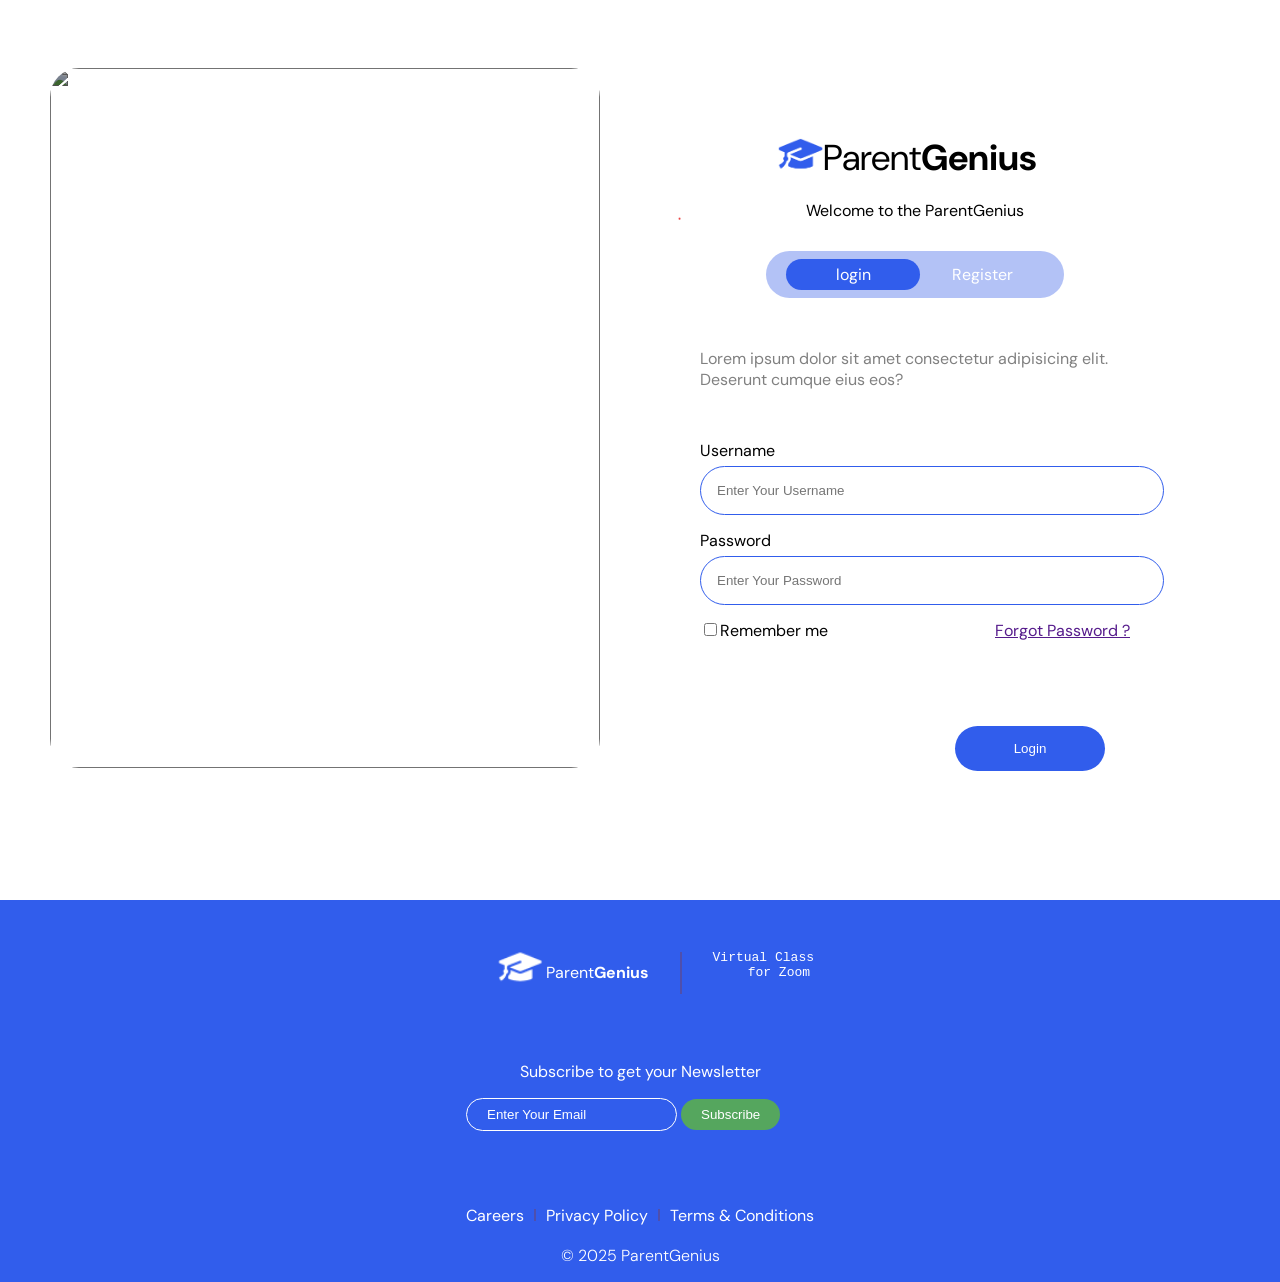
==== index.html @ 697895d7 "Moves website files to root" ====
<!doctype html>
<html lang="en">
  <head>
    <meta charset="UTF-8" />
    <link rel="stylesheet" href="login.css">
    <link rel="preconnect" href="https://fonts.googleapis.com" />
    <link rel="preconnect" href="https://fonts.gstatic.com" crossorigin />
    <link
      href="https://fonts.googleapis.com/css2?family=DM+Sans:ital,opsz,wght@0,9..40,100..1000;1,9..40,100..1000&family=Poppins:ital,wght@0,100;0,200;0,300;0,400;0,500;0,600;0,700;0,800;0,900;1,100;1,200;1,300;1,400;1,500;1,600;1,700;1,800;1,900&display=swap"
      rel="stylesheet"
    />

    <meta name="viewport" content="width=device-width, initial-scale=1.0" />
    <title>Document</title>
  </head>
  <body id="login_page">
    <main id="main">
      <section id="left">
        <img src="login_img.jpg" alt="" class="image" width="600px" height="1200px"/>
         <h3 class="p1" >Lorem Ipsum is simply </h3> <p class="p2">Lorem Ipsum is simply </p>
      </section>

    <section id="right">
       
        <div class="brand">
          <img src="logo.png" alt="" class="logo" />
          <span>Parent<b>Genius</b></span>
        </div>

        <p id="line_one">Welcome to the ParentGenius</p>
        
        <div class="option">
            <a href="index.html" id="log">login</a>
            <a href="Registration.html" id="reg">Register</a>
        </div>
        <p id="line_two">Lorem ipsum dolor sit amet consectetur adipisicing elit. Deserunt cumque eius eos?</p>
        
        <form action="submit" id="login_form">
            <label for="username">Username</label>
            <input type="text" id="username" class="inputs"  placeholder="Enter Your Username">
        
            <label for="pass">Password</label>
            <input type="password" id="pass"  class="inputs" placeholder="Enter Your Password">
        
            <div id="remember">
                <div>
                   <input type="checkbox" name="remember_me" id="chck_box"><label for="chck_box">Remember me</label>
                </div>

                <a href="">Forgot Password ?</a>
            </div>

            <button type="button" class="btn-login"  onclick="window.location.href='../Goal_and_Priorities/page1.html'">Login</button>
        </form>

    </section>
    </main>

<footer>
    <div class="footer_section">
       <div class="top"> <div class="brand_footer">
            <img src="footer_logo.png" alt="" class="logo" />
            <span>Parent<b>Genius</b></span>
            </div>
            <hr>
            <pre>Virtual Class
    for Zoom
            </pre>
        </div>
        <p id="line_three">Subscribe to get your Newsletter</p>
        <div id="subscription">
            <input type="email" name="email" placeholder="Enter Your Email">
            <button>Subscribe</button>
        </div>


        <div class="terms_and_policy">
            <a href="">Careers</a>
            <hr>
            <a href="">Privacy Policy</a>
            <hr>
            <a href="">Terms & Conditions</a>
        </div>

        <p id="line_four"> &copy 2025 ParentGenius</p>

    </div>
</footer>

  </body>
</html>
---- login.css ----
body
{
  margin: 0 ;
  
  font-family: "DM Sans", sans-serif;
  font-optical-sizing: auto;
  font-weight: 400;
  font-style: normal;

}

#left img
{
    width: 550px;
    height: 700px;

    margin-top: 40px;
    margin-left: 50px;
    border-radius: 29px;
    opacity: 1;
    object-fit: cover;
    filter: brightness(0.6) saturate(0.8);
}

#main
{
    display: flex;
    justify-content: space-evenly;
    align-items: center;
    min-height: 100vh;
    margin-right:  50px;
}



#right
{
    /* margin-right: 40px; */
    display: flex;
    flex-direction: column;
    width: 90%;

    
    margin: 0 100px;
    margin-top: 20px;
    justify-self: center;
    align-items: center;
    /* border: 2px solid saddlebrown */
}

.p1, .p2
{
    color: white;
    position: relative;
    top: -120px;
    left: 90px;
}

.p2{
    font-weight: 100px;
}

#line_one
{
    margin-top: -30px;
    margin-bottom: 30px;
}
#line_two 
{
    margin: 50px 0px;
    color: grey;
}

.brand
{
    display: flex;
    text-align: center;
    align-items: center;
    
    margin-left: -115px;
    margin-top: 20px;
    font-size: 36px;
}

.logo
{
    width: 145px;
    height: 145px;
    object-fit: contain;
    position: relative;
    top: 22px;
}

.option
{   display: flex;
    justify-content: space-between;
    background-color: #B3C2F6;
    border-radius: 30px; 
    text-align: center;
    width: 60%;
    padding: 8px 20px;
    align-items: center;
}
.option a:nth-child(2) 
{
    text-decoration: none;
    color: white;
     
    width: 50%; 
}

.option a:nth-child(1)
{
    background-color: #315DEC;
    /* border: 2px solid #315DEC; */
    border-radius: 20px; 
    text-align: center;
    color: white;
    width: 50%; 
    text-decoration: none;
    padding: 5px;
}

#login_form
{   
    width: 100%;
}


.inputs
{   
    display: flex;
    flex-direction: column;
    width: 100%;
    border-radius: 30px;
    padding: 16px;
    border: 1px solid #315DEC;
    gap: 20px;
    font-weight: 300;
}

#username, #pass{
    line-height: 100%;
    font-weight: 400;
    margin-top: 5px;
    margin-bottom: 15px;
}


#remember
{
    display: flex;
    justify-content: space-between;
    gap: 100px;
}


.btn-login
{

    margin: 85px;
    background-color: #315DEC;
    border-radius: 25px;
    border: transparent;
    width: 150px;
    padding: 15px;

    position: relative;
    left: 170px;
    color: white;
}

.btn-login a
{
    text-decoration: none;
    color: white;
}


footer
{
    width: 100%;
    background-color: #315DEC;
    color: white;
    display: flex;
    justify-content: space-evenly;
    gap: 30px;
}



.brand_footer   
{   
    display: flex;
    text-align: center;
    align-items: center;
    
    /* margin-left: -115px; */
    /* margin-top: 20px;  */
    font-size: 18;
}

.footer_section div img
{

    width: 80px;
    object-fit: contain;
    position: relative;
    top: 5px;
}
.top
{
    display: flex;
    justify-content: center;
    align-items: center;
    text-align: center;
    gap: 20px;
}

hr
{
    height: 40px;
    border: 0.1px solid rgb(79, 79, 172);
}

#line_three
{
    text-align: center;
}


#subscription input
{
    color: white;
    background:none;
    border: 0.01px solid white;
    border-radius: 30px;
    padding: 8px 20px;

}
#subscription input
{
    /* color: white; */
    background:none;
    border: 0.01px solid white;
    border-radius: 30px;
    padding: 8px 20px;

}
#subscription input::placeholder
{
    color: white;
    background:none;
}

#subscription button
{
    color: white;
    background:#55A65E;
    border: none    ;   
    border-radius: 30px;
    padding: 8px 20px;

}
.terms_and_policy
{   
    margin-top: 70px ;
    display: flex;
    gap: 10px;
    align-items: center;
}

.terms_and_policy hr
{
    height: 10px;
}

.terms_and_policy a
{
    color: white;
    text-decoration: none;
}


#line_four
{
    text-align: center;
    font-size: 16px;
    font-weight: 300;
}

@media (max-width: 1024px) {
    #main {
        flex-direction: column;
        justify-content: center;
        margin-right: 0;
        padding: 20px;
        gap: 30px;
    }

    #left {
        width: 100%;
        display: flex;
        flex-direction: column;
        align-items: center;
    }

    #left img {
        width: min(100%, 520px);
        height: auto;
        margin: 0;
    }

    .p1, .p2 {
        position: static;
        text-align: center;
        margin: 8px 0 0;
        left: 0;
        top: 0;
    }

    #right {
        width: 100%;
        margin: 0;
    }

    .brand {
        margin-left: 0;
    }

    .option {
        width: min(100%, 360px);
    }

    .btn-login {
        left: 0;
        margin: 40px auto 0;
        display: block;
    }
}

@media (max-width: 768px) {
    .brand {
        font-size: 28px;
        margin-left: -100px;
        text-align: left;
    }

    .logo {
        width: 100px;
        height: 100px;
        top: 0;
    }

    #remember {
        flex-direction: column;
        align-items: flex-start;
        gap: 12px;
    }

    footer {
        flex-direction: column;
        padding: 24px 20px;
        gap: 20px;
    }

    .top {
        flex-direction: column;
    }

    .terms_and_policy {
        flex-wrap: wrap;
        justify-content: center;
        margin-top: 30px;
    }

    #subscription {
        display: flex;
        flex-wrap: wrap;
        justify-content: center;
        gap: 10px;
    }
}

@media (max-width: 480px) {
    body {
        font-size: 14px;
    }

    #left img {
        width: 100%;
        height: auto;
        border-radius: 20px;
    }

    .option {
        width: 100%;
        padding: 8px 12px;
    }

    .btn-login {
        width: 100%;
        margin: 30px 0 0;
    }

    .inputs {
        box-sizing: border-box;
    }

    #subscription input,
    #subscription button {
        width: 100%;
        box-sizing: border-box;
    }

    .brand {
        font-size: 24px;
  
    }
}
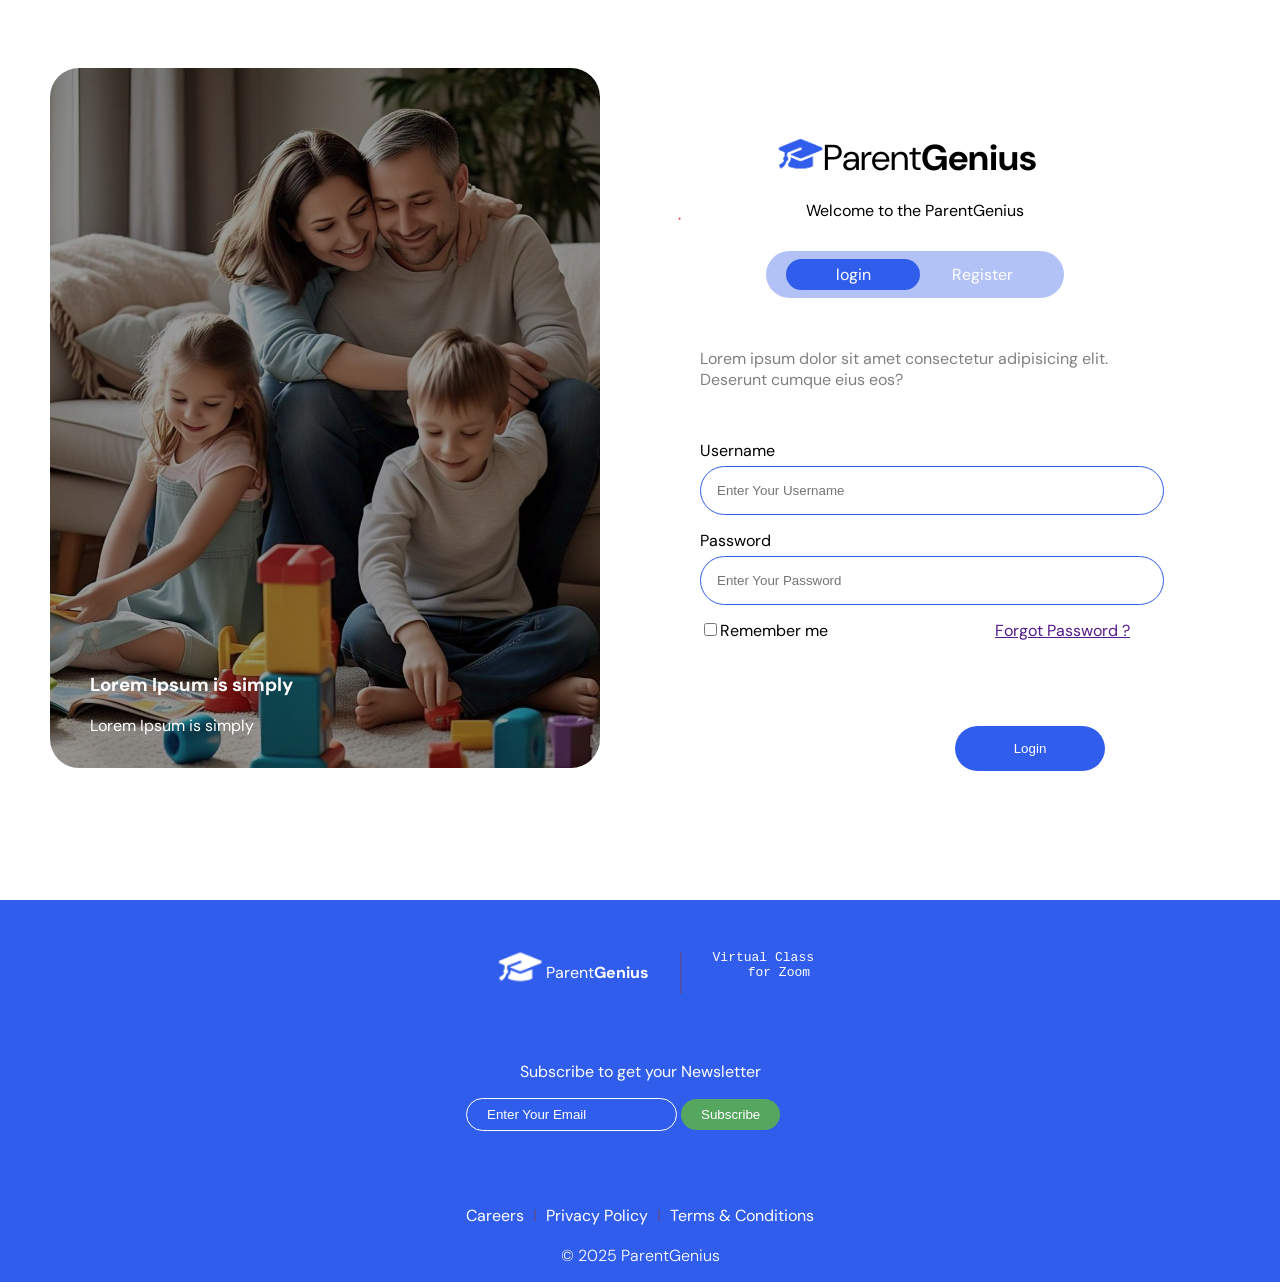
==== commit abd17bb9: "Move website files to root" ====
--- a/index.html
+++ b/index.html
@@ -31,7 +31,7 @@
         
         <div class="option">
             <a href="index.html" id="log">login</a>
-            <a href="Registration.html" id="reg">Register</a>
+            <a href="/login/Registration.html" id="reg">Register</a>
         </div>
         <p id="line_two">Lorem ipsum dolor sit amet consectetur adipisicing elit. Deserunt cumque eius eos?</p>
         
